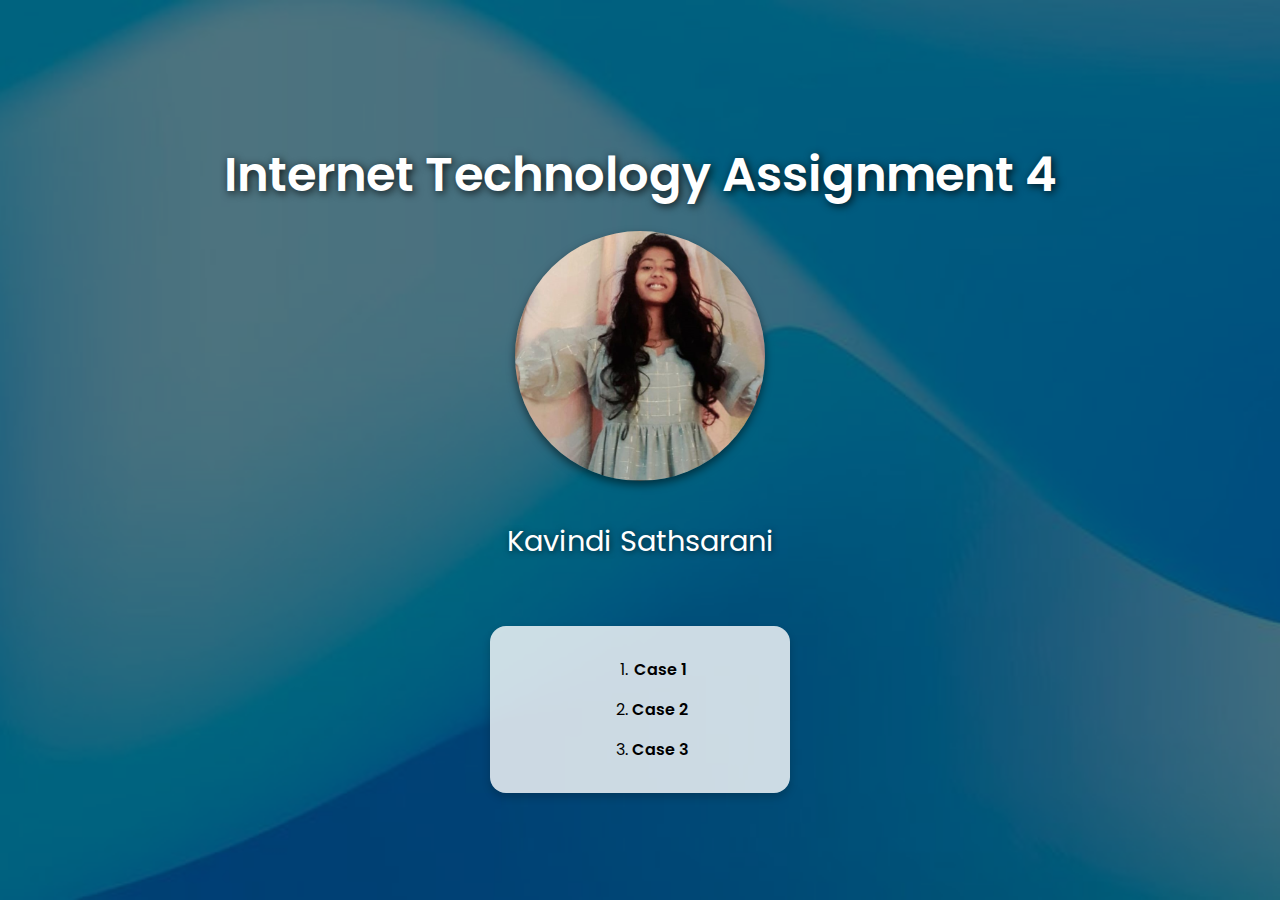
==== index.html @ cf14d700 "first commit" ====
<!DOCTYPE html>
<html lang="en">
  <head>
    <meta charset="UTF-8" />
    <meta name="viewport" content="width=device-width, initial-scale=1.0" />
    <title>DOM Manipulation With JS</title>
    <link rel="stylesheet" href="/css/index.css" />
    <link
      href="https://fonts.googleapis.com/css2?family=Poppins:wght@300;400;600&display=swap"
      rel="stylesheet"
    />
  </head>
  <body>
    <div class="overlay"></div>

    <h1>Internet Technology Assignment 4</h1>

    <div class="profile">
      <img
        src="/assests/images/WhatsApp Image 2024-07-12 at 18.37.11 (1).jpeg"
        alt="kavindi's picture"
      />
      <h2>Kavindi Sathsarani</h2>
    </div>
    <nav class="list">
      <ol>
        <li><a href="/pages/case-1.html" target="_blank">Case 1</a></li>
        <li><a href="/pages/case-2.html" target="_blank">Case 2</a></li>
        <li><a href="/pages/case-3.html" target="_blank">Case 3</a></li>
      </ol>
    </nav>
  </body>
</html>
---- css/index.css ----
body {
  margin: 0;
  display: flex;
  flex-direction: column;
  align-items: center;
  font-family: "Poppins", sans-serif;
  height: 100vh;
  justify-content: center;
  position: relative;
  background-image: url("/assests/images/f2ac81f39118c14d68c15fbbd253a40f.jpg");
  background-size: cover;
  background-position: center;
  text-align: center;
  overflow: hidden;
}

/* Overlay for better contrast */
.overlay {
  position: absolute;
  top: 0;
  left: 0;
  width: 100%;
  height: 100%;
  background: rgba(0, 0, 0, 0.5);
  z-index: -1;
}

h1 {
  font-size: 3rem;
  color: white;
  text-shadow: 2px 2px 8px rgba(0, 0, 0, 0.8);
  margin-bottom: 20px;
  font-weight: 600;
}

.profile {
  display: flex;
  flex-direction: column;
  align-items: center;
  margin-bottom: 40px;
}

.profile img {
  width: 250px;
  height: 250px;
  object-fit: cover;
  border-radius: 50%;
  box-shadow: 0 4px 8px rgba(0, 0, 0, 0.5);
  margin-bottom: 15px;
}

.profile h2 {
  font-size: 1.8rem;
  color: #ffffff;
  text-shadow: 1px 1px 6px rgba(0, 0, 0, 0.6);
  font-weight: 400;
}

.list {
  background-color: rgba(255, 255, 255, 0.8);
  border-radius: 16px;
  width: 300px;
  box-shadow: 0 4px 8px rgba(0, 0, 0, 0.2);
  transition: transform 0.3s ease, box-shadow 0.3s ease;
  display: flex;
  flex-direction: column;
  align-items: center;
}

.list:hover {
  transform: scale(1.05);
  box-shadow: 0 8px 16px rgba(0, 0, 0, 0.3);
}

.list li {
  margin: 15px 0;
}

.list a {
  text-decoration: none;
  font-weight: 600;
  color: black;
  border-radius: 12px;
  transition: background-color 0.3s ease, box-shadow 0.3s ease;
}

.list a:hover {
  color: #2980b9;
}

/* Media queries for responsiveness */
@media (max-width: 768px) {
  h1 {
    font-size: 2.5rem;
  }

  .profile img {
    width: 200px;
    height: 200px;
  }

  .list {
    width: 90%;
  }
}
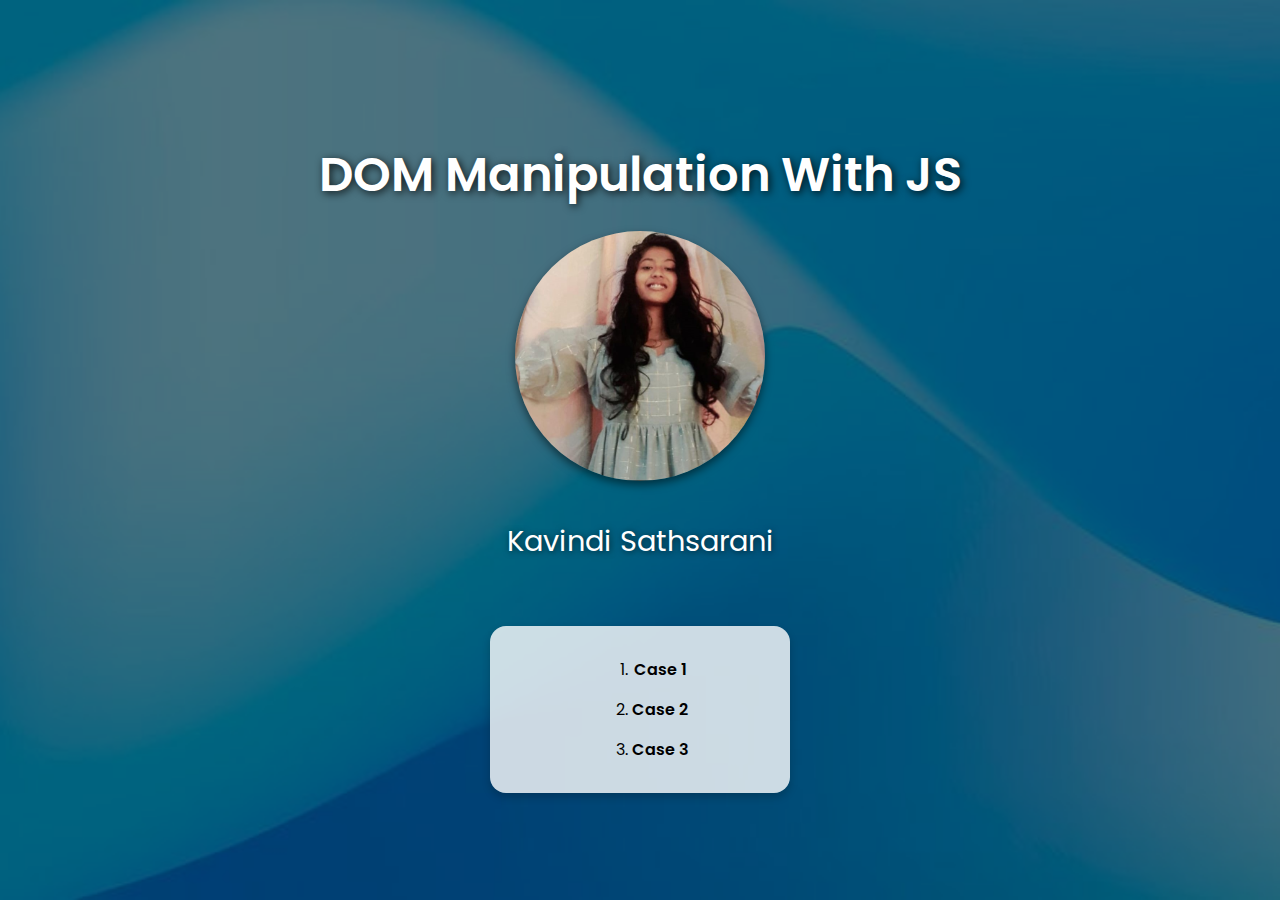
==== commit f0d0f4c1: "header changed" ====
--- a/index.html
+++ b/index.html
@@ -13,7 +13,7 @@
   <body>
     <div class="overlay"></div>
 
-    <h1>Internet Technology Assignment 4</h1>
+    <h1>DOM Manipulation With JS</h1>
 
     <div class="profile">
       <img
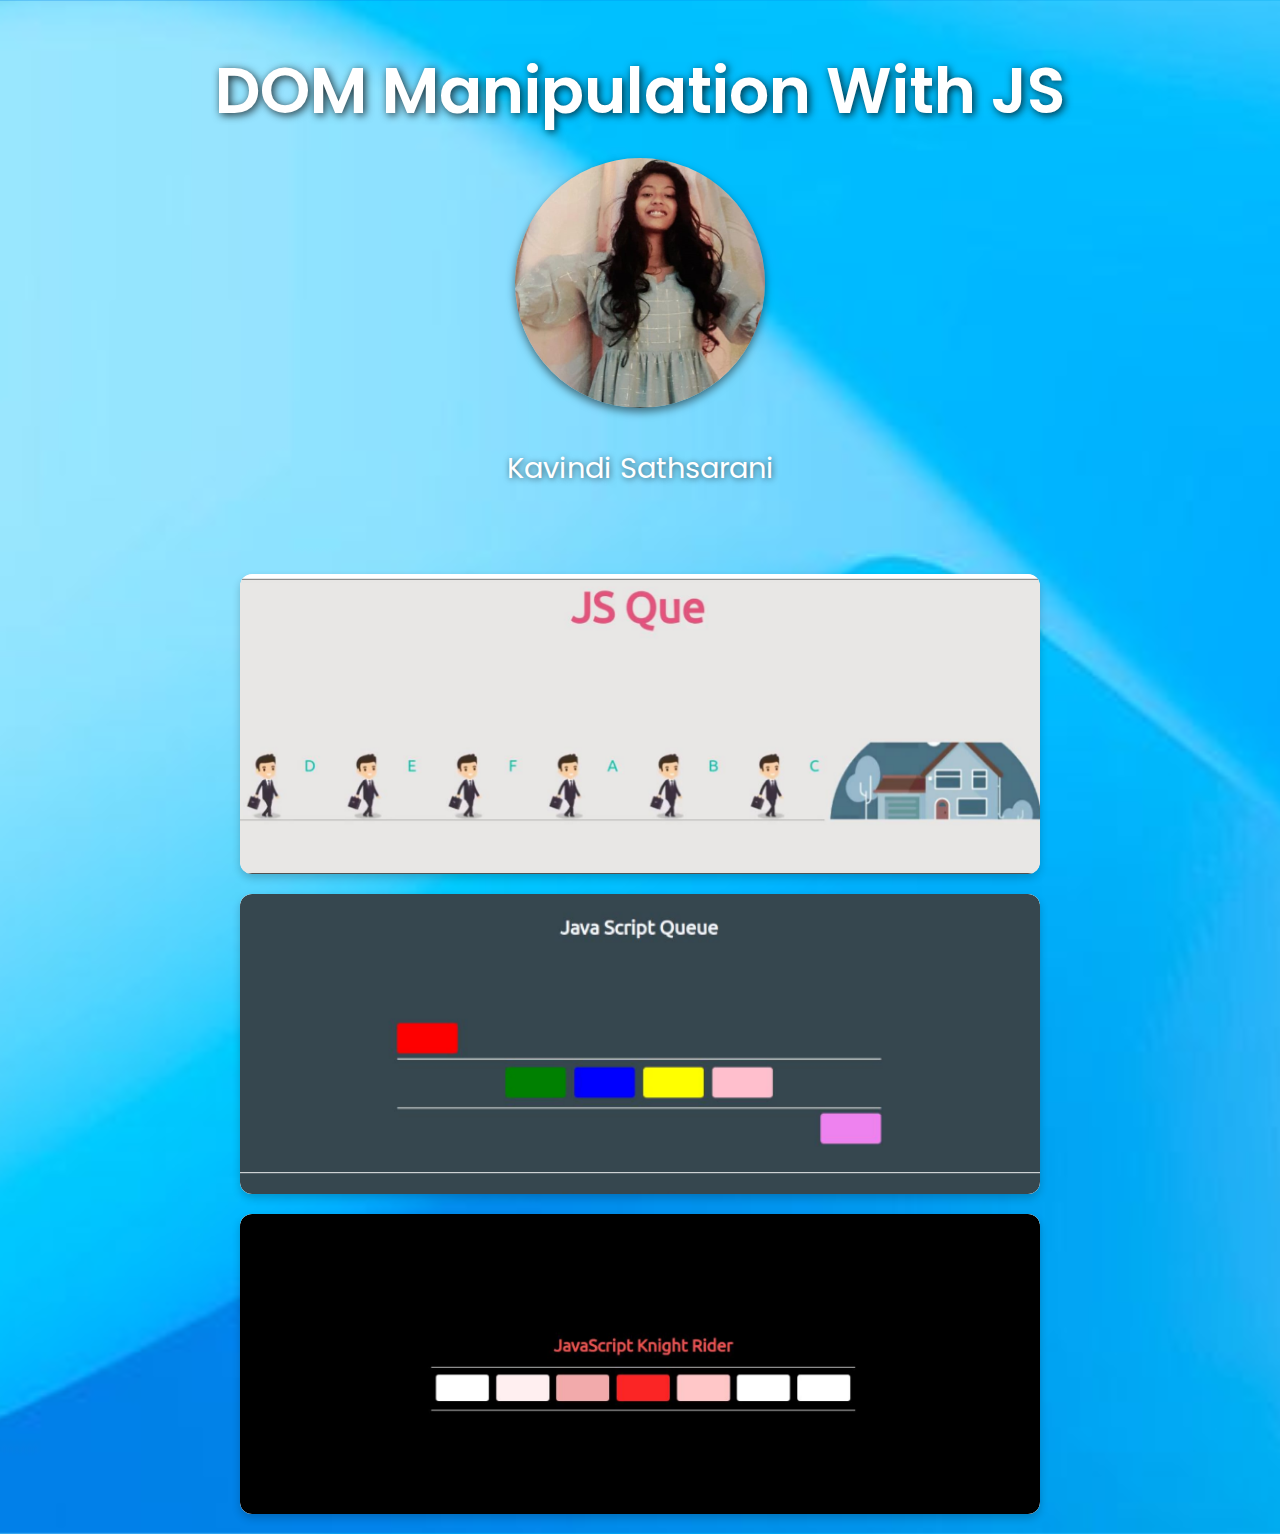
==== commit f58ee7b4: "index done" ====
--- a/index.html
+++ b/index.html
@@ -11,8 +11,6 @@
     />
   </head>
   <body>
-    <div class="overlay"></div>
-
     <h1>DOM Manipulation With JS</h1>
 
     <div class="profile">
@@ -22,12 +20,43 @@
       />
       <h2>Kavindi Sathsarani</h2>
     </div>
-    <nav class="list">
-      <ol>
-        <li><a href="/pages/case-1.html" target="_blank">Case 1</a></li>
-        <li><a href="/pages/case-2.html" target="_blank">Case 2</a></li>
-        <li><a href="/pages/case-3.html" target="_blank">Case 3</a></li>
-      </ol>
-    </nav>
+
+    <div class="card-container">
+      <!-- Card 1 -->
+      <div class="card">
+        <img
+          src="/assests/images/Screenshot 2024-11-11 192521.png"
+          alt="Card Image 1"
+        />
+        <!-- Replace with your image URL -->
+        <div class="link-overlay">
+          <a href="/pages/case-1.html" target="_blank">Que-1</a>
+        </div>
+      </div>
+
+      <!-- Card 2 -->
+      <div class="card">
+        <img
+          src="/assests/images/Screenshot 2024-11-11 192533.png"
+          alt="Card Image 2"
+        />
+        <!-- Replace with your image URL -->
+        <div class="link-overlay">
+          <a href="/pages/case-2.html" target="_blank">Que-2</a>
+        </div>
+      </div>
+
+      <!-- Card 3 -->
+      <div class="card">
+        <img
+          src="/assests/images/Screenshot 2024-11-11 192546.png"
+          alt="Card Image 3"
+        />
+        <!-- Replace with your image URL -->
+        <div class="link-overlay">
+          <a href="/pages/case-3.html" target="_blank">Knight-rider-effect</a>
+        </div>
+      </div>
+    </div>
   </body>
 </html>
--- a/css/index.css
+++ b/css/index.css
@@ -4,25 +4,12 @@
   flex-direction: column;
   align-items: center;
   font-family: "Poppins", sans-serif;
-  height: 100vh;
   justify-content: center;
   position: relative;
   background-image: url("/assests/images/f2ac81f39118c14d68c15fbbd253a40f.jpg");
   background-size: cover;
   background-position: center;
   text-align: center;
-  overflow: hidden;
-}
-
-/* Overlay for better contrast */
-.overlay {
-  position: absolute;
-  top: 0;
-  left: 0;
-  width: 100%;
-  height: 100%;
-  background: rgba(0, 0, 0, 0.5);
-  z-index: -1;
 }
 
 h1 {
@@ -59,7 +46,7 @@
 .list {
   background-color: rgba(255, 255, 255, 0.8);
   border-radius: 16px;
-  width: 300px;
+  width: 200px;
   box-shadow: 0 4px 8px rgba(0, 0, 0, 0.2);
   transition: transform 0.3s ease, box-shadow 0.3s ease;
   display: flex;
@@ -88,18 +75,179 @@
   color: #2980b9;
 }
 
-/* Media queries for responsiveness */
-@media (max-width: 768px) {
+.card {
+  width: 800px !important;
+  height: 300px !important;
+  background-color: #f3f3f3;
+  border-radius: 12px;
+  box-shadow: 0 4px 8px rgba(0, 0, 0, 0.2);
+  display: flex;
+  align-items: center;
+  justify-content: center;
+  position: relative;
+  transition: transform 0.3s ease;
+}
+
+/* Container to stack cards in a column */
+.card-container {
+  display: flex;
+  flex-direction: column;
+  align-items: center;
+  gap: 20px; /* Space between each card */
+  padding: 20px;
+}
+
+/* Card styling */
+.card {
+  width: 300px;
+  height: 200px;
+  border-radius: 12px;
+  box-shadow: 0 4px 8px rgba(0, 0, 0, 0.2);
+  position: relative;
+  overflow: hidden;
+  transition: transform 0.3s ease;
+}
+
+/* Card hover effect */
+.card:hover {
+  transform: scale(1.05);
+}
+
+/* Image styling */
+.card img {
+  width: 100%;
+  height: 100%;
+  object-fit: cover;
+  border-radius: 12px;
+}
+
+/* Hidden link overlay */
+.link-overlay {
+  position: absolute;
+  width: 100%;
+  height: 100%;
+  top: 0;
+  left: 0;
+  display: flex;
+  align-items: center;
+  justify-content: center;
+  background-color: rgba(0, 0, 0, 0.6);
+  color: white;
+  opacity: 0;
+  transition: opacity 0.3s ease;
+  border-radius: 12px;
+}
+
+/* Show overlay on card hover */
+.card:hover .link-overlay {
+  opacity: 1;
+}
+
+/* Link styling */
+.link-overlay a {
+  color: #ffffff;
+  font-size: 1.2rem;
+  text-decoration: none;
+  padding: 10px 20px;
+  background-color: #2980b9;
+  border-radius: 8px;
+  transition: background-color 0.3s ease;
+}
+
+.link-overlay a:hover {
+  background-color: #3498db;
+}
+
+/* Responsive Media Queries */
+
+/* For screens 1200px and larger (desktops) */
+@media (min-width: 1200px) {
+  h1 {
+    font-size: 4rem;
+  }
+  .profile img {
+    width: 250px;
+    height: 250px;
+  }
+  .list {
+    width: 250px;
+  }
+  .card-container {
+    display: flex;
+    flex-wrap: wrap;
+    justify-content: center;
+  }
+  /* .card {
+    width: 300px !important;
+    height: 200px !important;
+  } */
+}
+
+/* For screens between 768px and 1199px (laptops/tablets) */
+@media (min-width: 768px) and (max-width: 1199px) {
+  h1 {
+    font-size: 3.5rem;
+  }
+  .profile img {
+    width: 220px;
+    height: 220px;
+  }
+  .list {
+    width: 220px;
+  }
+  .card-container {
+    display: flex;
+    flex-wrap: wrap;
+    justify-content: space-around;
+  }
+  .card {
+    width: 270px !important;
+    height: 180px !important;
+  }
+}
+
+/* For screens between 480px and 767px (tablets) */
+@media (min-width: 480px) and (max-width: 767px) {
   h1 {
     font-size: 2.5rem;
   }
-
-  .profile img {
-    width: 200px;
-    height: 200px;
-  }
-
-  .list {
-    width: 90%;
-  }
-}
+  .profile img {
+    width: 180px;
+    height: 180px;
+  }
+  .list {
+    width: 180px;
+  }
+  .card-container {
+    display: flex;
+    flex-wrap: wrap;
+    justify-content: center;
+  }
+  .card {
+    width: 240px !important;
+    height: 160px !important;
+  }
+}
+
+/* For screens smaller than 480px (mobiles) */
+@media (max-width: 479px) {
+  h1 {
+    font-size: 2rem;
+  }
+  .profile img {
+    width: 150px;
+    height: 150px;
+  }
+  .list {
+    width: 160px;
+  }
+  .card-container {
+    display: flex;
+    flex-wrap: wrap;
+    justify-content: center;
+  }
+  .card {
+    width: 220px !important;
+    height: 140px !important;
+  }
+}
